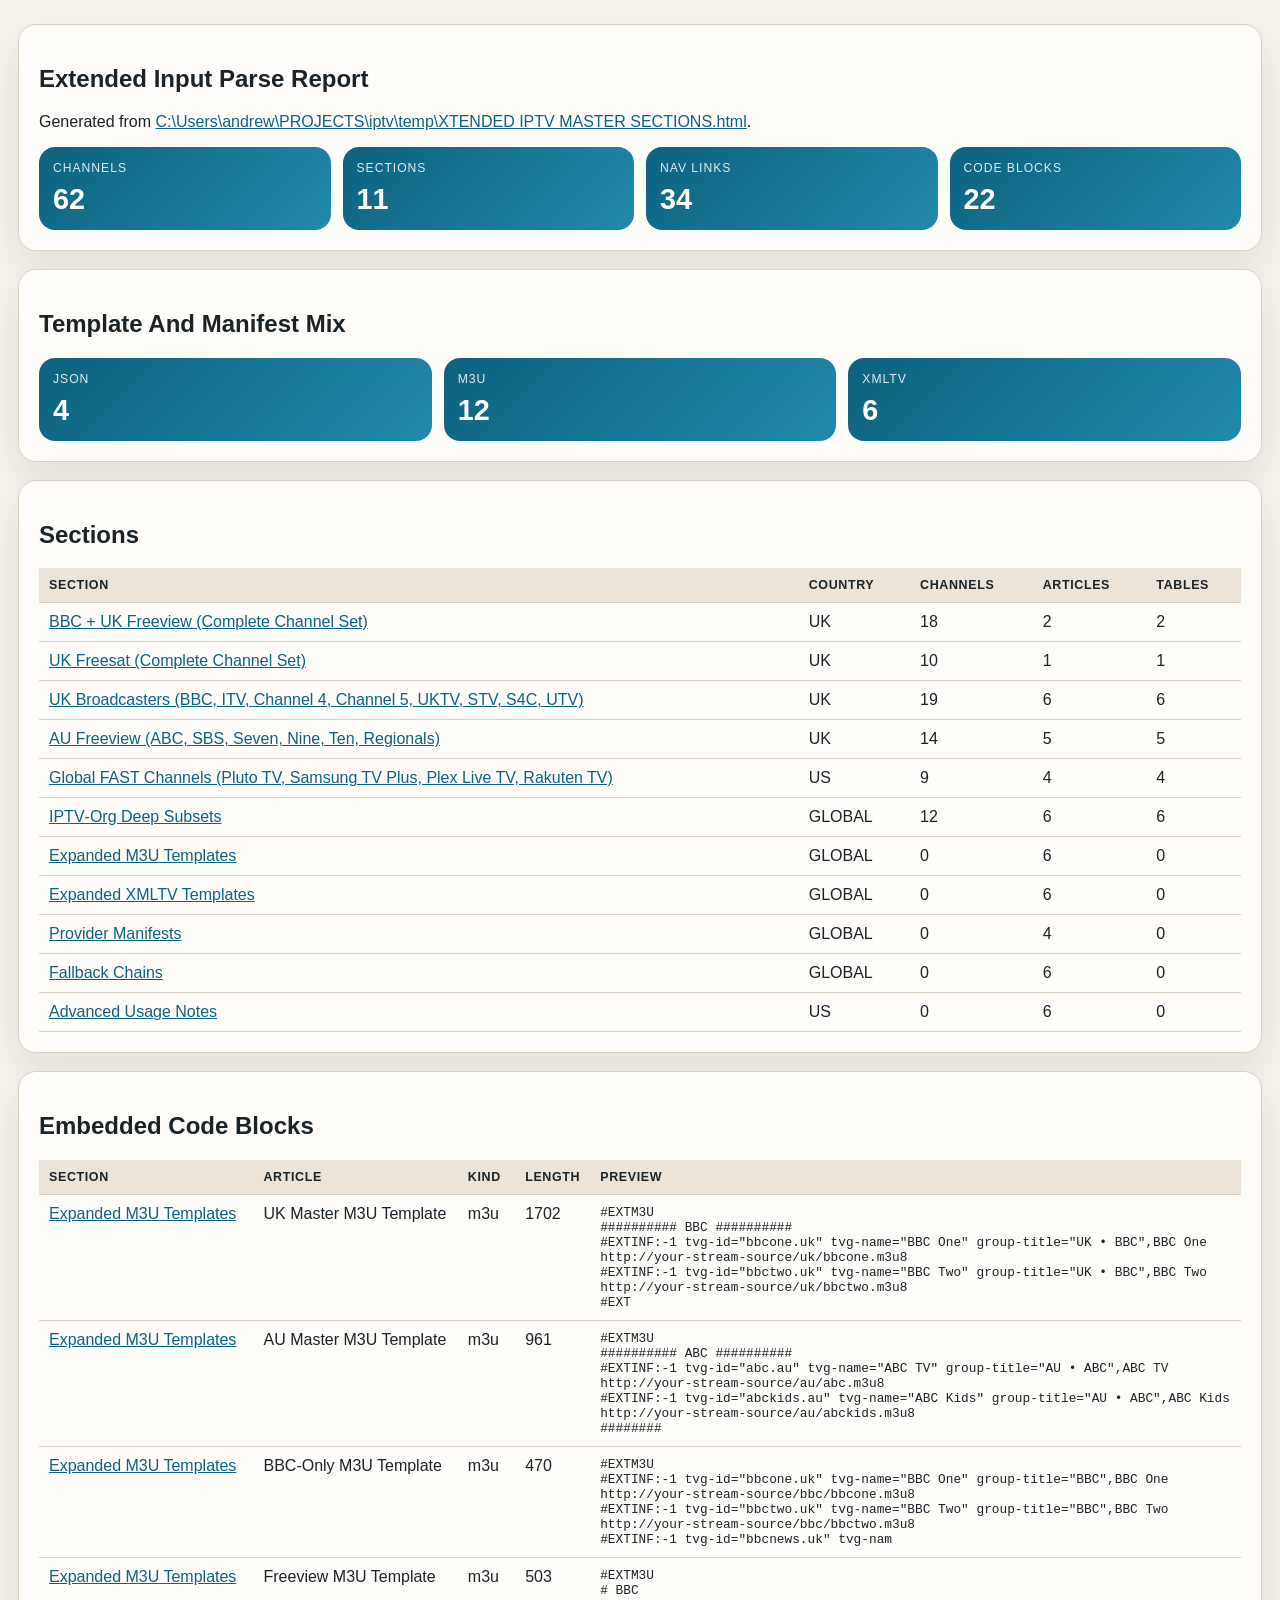
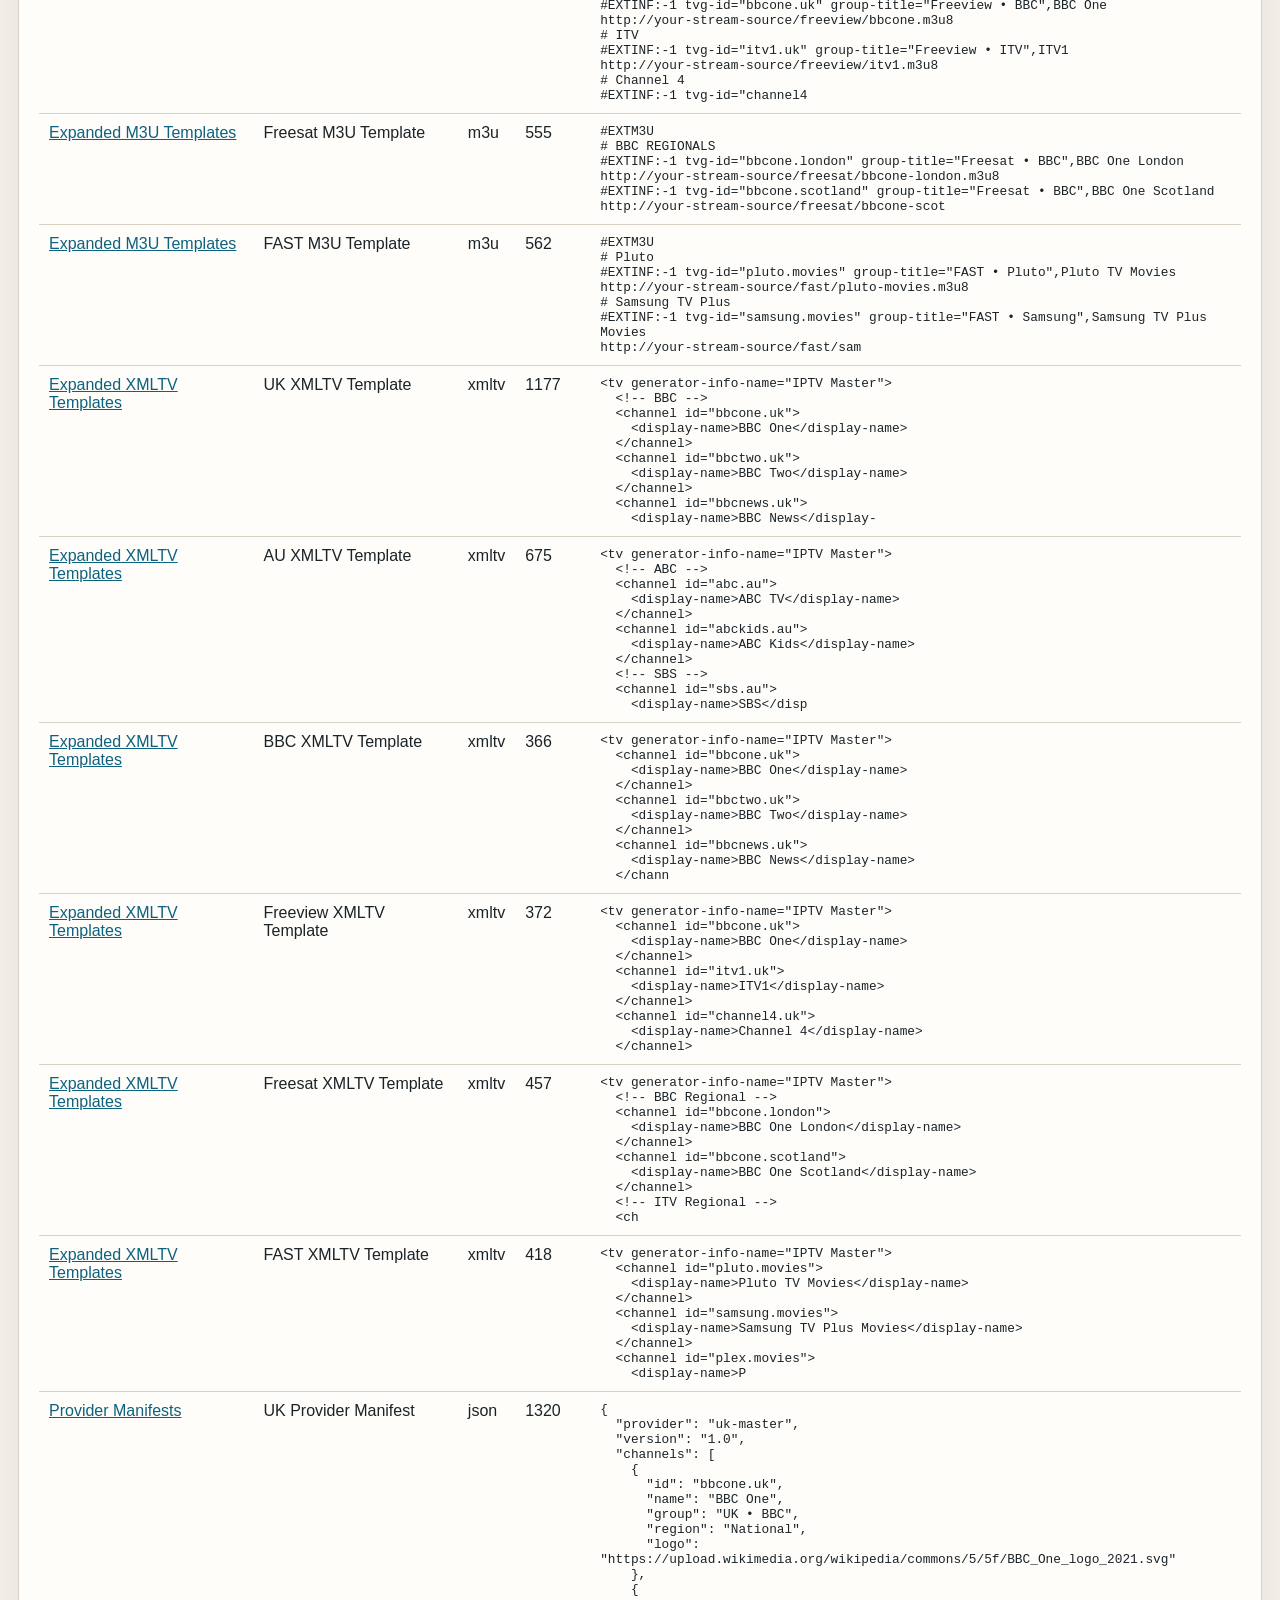
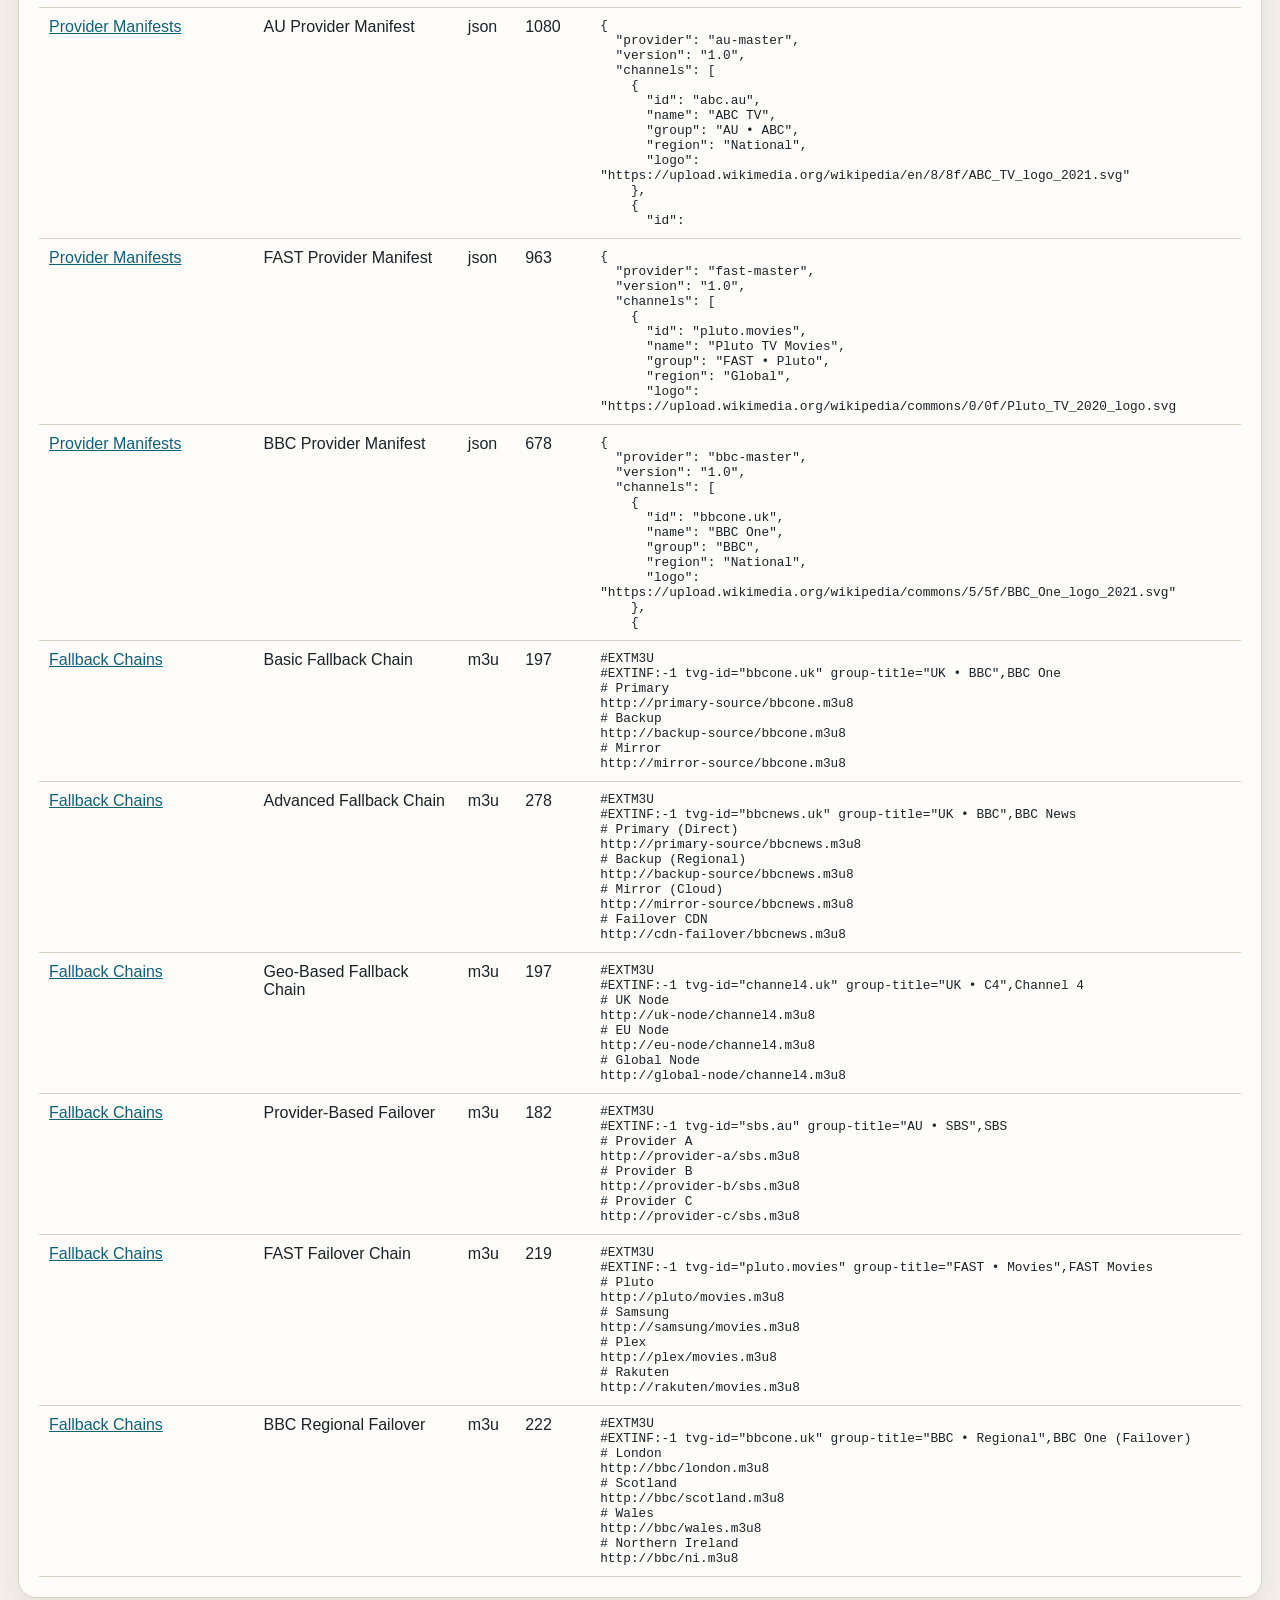
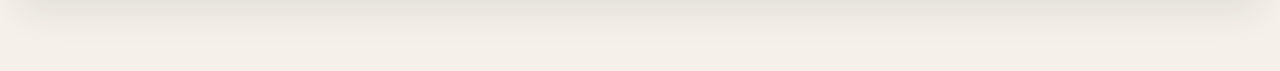
==== IPTV/EXTENDED_INPUT_PARSE_REPORT.html @ 95953459 "Build review outputs from extended input source" ====
<!DOCTYPE html>
<html lang="en">
<head>
  <meta charset="UTF-8">
  <meta name="viewport" content="width=device-width, initial-scale=1.0">
  <title>Extended Input Parse Report</title>
  <style>
    body { margin: 0; font-family: "Segoe UI", Tahoma, sans-serif; background: #f5f1ea; color: #1a2328; }
    .wrap { max-width: 1400px; margin: 0 auto; padding: 24px 18px 40px; }
    .panel { background: #fffdfa; border: 1px solid #d9d1c4; border-radius: 18px; box-shadow: 0 16px 34px rgba(26, 35, 40, 0.08); padding: 20px; margin-bottom: 18px; }
    .grid { display: grid; grid-template-columns: repeat(auto-fit, minmax(180px, 1fr)); gap: 12px; }
    .card { background: linear-gradient(135deg, #0c627f, #2389ab); color: #fff; border-radius: 16px; padding: 14px; }
    .label { font-size: 0.76rem; text-transform: uppercase; letter-spacing: 0.08em; opacity: 0.88; }
    .value { margin-top: 8px; font-size: 1.8rem; font-weight: 700; }
    table { width: 100%; border-collapse: collapse; }
    th, td { text-align: left; padding: 10px; border-bottom: 1px solid #d9d1c4; vertical-align: top; }
    th { background: #ece4d8; font-size: 0.78rem; text-transform: uppercase; letter-spacing: 0.05em; }
    pre { margin: 0; white-space: pre-wrap; word-break: break-word; font-family: Consolas, monospace; font-size: 0.8rem; }
    a { color: #0c627f; }
  </style>
</head>
<body>
  <div class="wrap">
    <section class="panel">
      <h1>Extended Input Parse Report</h1>
      <p>Generated from <a href="file:///C:/Users/andrew/PROJECTS/iptv/temp/XTENDED%20IPTV%20MASTER%20SECTIONS.html">C:\Users\andrew\PROJECTS\iptv\temp\XTENDED IPTV MASTER SECTIONS.html</a>.</p>
      <div class="grid" style="margin-top: 16px;">
        <div class="card"><div class="label">Channels</div><div class="value">62</div></div>
        <div class="card"><div class="label">Sections</div><div class="value">11</div></div>
        <div class="card"><div class="label">Nav Links</div><div class="value">34</div></div>
        <div class="card"><div class="label">Code Blocks</div><div class="value">22</div></div>
      </div>
    </section>
    <section class="panel">
      <h2>Template And Manifest Mix</h2>
      <div class="grid"><div class="card"><div class="label">JSON</div><div class="value">4</div></div>
<div class="card"><div class="label">M3U</div><div class="value">12</div></div>
<div class="card"><div class="label">XMLTV</div><div class="value">6</div></div></div>
    </section>
    <section class="panel">
      <h2>Sections</h2>
      <table>
        <thead><tr><th>Section</th><th>Country</th><th>Channels</th><th>Articles</th><th>Tables</th></tr></thead>
        <tbody><tr><td><a href="file:///C:/Users/andrew/PROJECTS/iptv/temp/XTENDED%20IPTV%20MASTER%20SECTIONS.html#uk-freeview">BBC + UK Freeview (Complete Channel Set)</a></td><td>UK</td><td>18</td><td>2</td><td>2</td></tr>
<tr><td><a href="file:///C:/Users/andrew/PROJECTS/iptv/temp/XTENDED%20IPTV%20MASTER%20SECTIONS.html#uk-freesat">UK Freesat (Complete Channel Set)</a></td><td>UK</td><td>10</td><td>1</td><td>1</td></tr>
<tr><td><a href="file:///C:/Users/andrew/PROJECTS/iptv/temp/XTENDED%20IPTV%20MASTER%20SECTIONS.html#uk-broadcasters">UK Broadcasters (BBC, ITV, Channel 4, Channel 5, UKTV, STV, S4C, UTV)</a></td><td>UK</td><td>19</td><td>6</td><td>6</td></tr>
<tr><td><a href="file:///C:/Users/andrew/PROJECTS/iptv/temp/XTENDED%20IPTV%20MASTER%20SECTIONS.html#au-freeview">AU Freeview (ABC, SBS, Seven, Nine, Ten, Regionals)</a></td><td>UK</td><td>14</td><td>5</td><td>5</td></tr>
<tr><td><a href="file:///C:/Users/andrew/PROJECTS/iptv/temp/XTENDED%20IPTV%20MASTER%20SECTIONS.html#global-fast">Global FAST Channels (Pluto TV, Samsung TV Plus, Plex Live TV, Rakuten TV)</a></td><td>US</td><td>9</td><td>4</td><td>4</td></tr>
<tr><td><a href="file:///C:/Users/andrew/PROJECTS/iptv/temp/XTENDED%20IPTV%20MASTER%20SECTIONS.html#iptv-org-deep">IPTV‑Org Deep Subsets</a></td><td>GLOBAL</td><td>12</td><td>6</td><td>6</td></tr>
<tr><td><a href="file:///C:/Users/andrew/PROJECTS/iptv/temp/XTENDED%20IPTV%20MASTER%20SECTIONS.html#expanded-m3u">Expanded M3U Templates</a></td><td>GLOBAL</td><td>0</td><td>6</td><td>0</td></tr>
<tr><td><a href="file:///C:/Users/andrew/PROJECTS/iptv/temp/XTENDED%20IPTV%20MASTER%20SECTIONS.html#expanded-xmltv">Expanded XMLTV Templates</a></td><td>GLOBAL</td><td>0</td><td>6</td><td>0</td></tr>
<tr><td><a href="file:///C:/Users/andrew/PROJECTS/iptv/temp/XTENDED%20IPTV%20MASTER%20SECTIONS.html#provider-manifests">Provider Manifests</a></td><td>GLOBAL</td><td>0</td><td>4</td><td>0</td></tr>
<tr><td><a href="file:///C:/Users/andrew/PROJECTS/iptv/temp/XTENDED%20IPTV%20MASTER%20SECTIONS.html#fallback-chains">Fallback Chains</a></td><td>GLOBAL</td><td>0</td><td>6</td><td>0</td></tr>
<tr><td><a href="file:///C:/Users/andrew/PROJECTS/iptv/temp/XTENDED%20IPTV%20MASTER%20SECTIONS.html#advanced-usage">Advanced Usage Notes</a></td><td>US</td><td>0</td><td>6</td><td>0</td></tr></tbody>
      </table>
    </section>
    <section class="panel">
      <h2>Embedded Code Blocks</h2>
      <table>
        <thead><tr><th>Section</th><th>Article</th><th>Kind</th><th>Length</th><th>Preview</th></tr></thead>
        <tbody><tr><td><a href="file:///C:/Users/andrew/PROJECTS/iptv/temp/XTENDED%20IPTV%20MASTER%20SECTIONS.html#expanded-m3u">Expanded M3U Templates</a></td><td>UK Master M3U Template</td><td>m3u</td><td>1702</td><td><pre>#EXTM3U
########## BBC ##########
#EXTINF:-1 tvg-id=&quot;bbcone.uk&quot; tvg-name=&quot;BBC One&quot; group-title=&quot;UK • BBC&quot;,BBC One
http://your-stream-source/uk/bbcone.m3u8
#EXTINF:-1 tvg-id=&quot;bbctwo.uk&quot; tvg-name=&quot;BBC Two&quot; group-title=&quot;UK • BBC&quot;,BBC Two
http://your-stream-source/uk/bbctwo.m3u8
#EXT</pre></td></tr>
<tr><td><a href="file:///C:/Users/andrew/PROJECTS/iptv/temp/XTENDED%20IPTV%20MASTER%20SECTIONS.html#expanded-m3u">Expanded M3U Templates</a></td><td>AU Master M3U Template</td><td>m3u</td><td>961</td><td><pre>#EXTM3U
########## ABC ##########
#EXTINF:-1 tvg-id=&quot;abc.au&quot; tvg-name=&quot;ABC TV&quot; group-title=&quot;AU • ABC&quot;,ABC TV
http://your-stream-source/au/abc.m3u8
#EXTINF:-1 tvg-id=&quot;abckids.au&quot; tvg-name=&quot;ABC Kids&quot; group-title=&quot;AU • ABC&quot;,ABC Kids
http://your-stream-source/au/abckids.m3u8
########</pre></td></tr>
<tr><td><a href="file:///C:/Users/andrew/PROJECTS/iptv/temp/XTENDED%20IPTV%20MASTER%20SECTIONS.html#expanded-m3u">Expanded M3U Templates</a></td><td>BBC‑Only M3U Template</td><td>m3u</td><td>470</td><td><pre>#EXTM3U
#EXTINF:-1 tvg-id=&quot;bbcone.uk&quot; tvg-name=&quot;BBC One&quot; group-title=&quot;BBC&quot;,BBC One
http://your-stream-source/bbc/bbcone.m3u8
#EXTINF:-1 tvg-id=&quot;bbctwo.uk&quot; tvg-name=&quot;BBC Two&quot; group-title=&quot;BBC&quot;,BBC Two
http://your-stream-source/bbc/bbctwo.m3u8
#EXTINF:-1 tvg-id=&quot;bbcnews.uk&quot; tvg-nam</pre></td></tr>
<tr><td><a href="file:///C:/Users/andrew/PROJECTS/iptv/temp/XTENDED%20IPTV%20MASTER%20SECTIONS.html#expanded-m3u">Expanded M3U Templates</a></td><td>Freeview M3U Template</td><td>m3u</td><td>503</td><td><pre>#EXTM3U
# BBC
#EXTINF:-1 tvg-id=&quot;bbcone.uk&quot; group-title=&quot;Freeview • BBC&quot;,BBC One
http://your-stream-source/freeview/bbcone.m3u8
# ITV
#EXTINF:-1 tvg-id=&quot;itv1.uk&quot; group-title=&quot;Freeview • ITV&quot;,ITV1
http://your-stream-source/freeview/itv1.m3u8
# Channel 4
#EXTINF:-1 tvg-id=&quot;channel4</pre></td></tr>
<tr><td><a href="file:///C:/Users/andrew/PROJECTS/iptv/temp/XTENDED%20IPTV%20MASTER%20SECTIONS.html#expanded-m3u">Expanded M3U Templates</a></td><td>Freesat M3U Template</td><td>m3u</td><td>555</td><td><pre>#EXTM3U
# BBC REGIONALS
#EXTINF:-1 tvg-id=&quot;bbcone.london&quot; group-title=&quot;Freesat • BBC&quot;,BBC One London
http://your-stream-source/freesat/bbcone-london.m3u8
#EXTINF:-1 tvg-id=&quot;bbcone.scotland&quot; group-title=&quot;Freesat • BBC&quot;,BBC One Scotland
http://your-stream-source/freesat/bbcone-scot</pre></td></tr>
<tr><td><a href="file:///C:/Users/andrew/PROJECTS/iptv/temp/XTENDED%20IPTV%20MASTER%20SECTIONS.html#expanded-m3u">Expanded M3U Templates</a></td><td>FAST M3U Template</td><td>m3u</td><td>562</td><td><pre>#EXTM3U
# Pluto
#EXTINF:-1 tvg-id=&quot;pluto.movies&quot; group-title=&quot;FAST • Pluto&quot;,Pluto TV Movies
http://your-stream-source/fast/pluto-movies.m3u8
# Samsung TV Plus
#EXTINF:-1 tvg-id=&quot;samsung.movies&quot; group-title=&quot;FAST • Samsung&quot;,Samsung TV Plus Movies
http://your-stream-source/fast/sam</pre></td></tr>
<tr><td><a href="file:///C:/Users/andrew/PROJECTS/iptv/temp/XTENDED%20IPTV%20MASTER%20SECTIONS.html#expanded-xmltv">Expanded XMLTV Templates</a></td><td>UK XMLTV Template</td><td>xmltv</td><td>1177</td><td><pre>&lt;tv generator-info-name=&quot;IPTV Master&quot;&gt;
  &lt;!-- BBC --&gt;
  &lt;channel id=&quot;bbcone.uk&quot;&gt;
    &lt;display-name&gt;BBC One&lt;/display-name&gt;
  &lt;/channel&gt;
  &lt;channel id=&quot;bbctwo.uk&quot;&gt;
    &lt;display-name&gt;BBC Two&lt;/display-name&gt;
  &lt;/channel&gt;
  &lt;channel id=&quot;bbcnews.uk&quot;&gt;
    &lt;display-name&gt;BBC News&lt;/display-</pre></td></tr>
<tr><td><a href="file:///C:/Users/andrew/PROJECTS/iptv/temp/XTENDED%20IPTV%20MASTER%20SECTIONS.html#expanded-xmltv">Expanded XMLTV Templates</a></td><td>AU XMLTV Template</td><td>xmltv</td><td>675</td><td><pre>&lt;tv generator-info-name=&quot;IPTV Master&quot;&gt;
  &lt;!-- ABC --&gt;
  &lt;channel id=&quot;abc.au&quot;&gt;
    &lt;display-name&gt;ABC TV&lt;/display-name&gt;
  &lt;/channel&gt;
  &lt;channel id=&quot;abckids.au&quot;&gt;
    &lt;display-name&gt;ABC Kids&lt;/display-name&gt;
  &lt;/channel&gt;
  &lt;!-- SBS --&gt;
  &lt;channel id=&quot;sbs.au&quot;&gt;
    &lt;display-name&gt;SBS&lt;/disp</pre></td></tr>
<tr><td><a href="file:///C:/Users/andrew/PROJECTS/iptv/temp/XTENDED%20IPTV%20MASTER%20SECTIONS.html#expanded-xmltv">Expanded XMLTV Templates</a></td><td>BBC XMLTV Template</td><td>xmltv</td><td>366</td><td><pre>&lt;tv generator-info-name=&quot;IPTV Master&quot;&gt;
  &lt;channel id=&quot;bbcone.uk&quot;&gt;
    &lt;display-name&gt;BBC One&lt;/display-name&gt;
  &lt;/channel&gt;
  &lt;channel id=&quot;bbctwo.uk&quot;&gt;
    &lt;display-name&gt;BBC Two&lt;/display-name&gt;
  &lt;/channel&gt;
  &lt;channel id=&quot;bbcnews.uk&quot;&gt;
    &lt;display-name&gt;BBC News&lt;/display-name&gt;
  &lt;/chann</pre></td></tr>
<tr><td><a href="file:///C:/Users/andrew/PROJECTS/iptv/temp/XTENDED%20IPTV%20MASTER%20SECTIONS.html#expanded-xmltv">Expanded XMLTV Templates</a></td><td>Freeview XMLTV Template</td><td>xmltv</td><td>372</td><td><pre>&lt;tv generator-info-name=&quot;IPTV Master&quot;&gt;
  &lt;channel id=&quot;bbcone.uk&quot;&gt;
    &lt;display-name&gt;BBC One&lt;/display-name&gt;
  &lt;/channel&gt;
  &lt;channel id=&quot;itv1.uk&quot;&gt;
    &lt;display-name&gt;ITV1&lt;/display-name&gt;
  &lt;/channel&gt;
  &lt;channel id=&quot;channel4.uk&quot;&gt;
    &lt;display-name&gt;Channel 4&lt;/display-name&gt;
  &lt;/channel&gt;</pre></td></tr>
<tr><td><a href="file:///C:/Users/andrew/PROJECTS/iptv/temp/XTENDED%20IPTV%20MASTER%20SECTIONS.html#expanded-xmltv">Expanded XMLTV Templates</a></td><td>Freesat XMLTV Template</td><td>xmltv</td><td>457</td><td><pre>&lt;tv generator-info-name=&quot;IPTV Master&quot;&gt;
  &lt;!-- BBC Regional --&gt;
  &lt;channel id=&quot;bbcone.london&quot;&gt;
    &lt;display-name&gt;BBC One London&lt;/display-name&gt;
  &lt;/channel&gt;
  &lt;channel id=&quot;bbcone.scotland&quot;&gt;
    &lt;display-name&gt;BBC One Scotland&lt;/display-name&gt;
  &lt;/channel&gt;
  &lt;!-- ITV Regional --&gt;
  &lt;ch</pre></td></tr>
<tr><td><a href="file:///C:/Users/andrew/PROJECTS/iptv/temp/XTENDED%20IPTV%20MASTER%20SECTIONS.html#expanded-xmltv">Expanded XMLTV Templates</a></td><td>FAST XMLTV Template</td><td>xmltv</td><td>418</td><td><pre>&lt;tv generator-info-name=&quot;IPTV Master&quot;&gt;
  &lt;channel id=&quot;pluto.movies&quot;&gt;
    &lt;display-name&gt;Pluto TV Movies&lt;/display-name&gt;
  &lt;/channel&gt;
  &lt;channel id=&quot;samsung.movies&quot;&gt;
    &lt;display-name&gt;Samsung TV Plus Movies&lt;/display-name&gt;
  &lt;/channel&gt;
  &lt;channel id=&quot;plex.movies&quot;&gt;
    &lt;display-name&gt;P</pre></td></tr>
<tr><td><a href="file:///C:/Users/andrew/PROJECTS/iptv/temp/XTENDED%20IPTV%20MASTER%20SECTIONS.html#provider-manifests">Provider Manifests</a></td><td>UK Provider Manifest</td><td>json</td><td>1320</td><td><pre>{
  &quot;provider&quot;: &quot;uk-master&quot;,
  &quot;version&quot;: &quot;1.0&quot;,
  &quot;channels&quot;: [
    {
      &quot;id&quot;: &quot;bbcone.uk&quot;,
      &quot;name&quot;: &quot;BBC One&quot;,
      &quot;group&quot;: &quot;UK • BBC&quot;,
      &quot;region&quot;: &quot;National&quot;,
      &quot;logo&quot;: &quot;https://upload.wikimedia.org/wikipedia/commons/5/5f/BBC_One_logo_2021.svg&quot;
    },
    {</pre></td></tr>
<tr><td><a href="file:///C:/Users/andrew/PROJECTS/iptv/temp/XTENDED%20IPTV%20MASTER%20SECTIONS.html#provider-manifests">Provider Manifests</a></td><td>AU Provider Manifest</td><td>json</td><td>1080</td><td><pre>{
  &quot;provider&quot;: &quot;au-master&quot;,
  &quot;version&quot;: &quot;1.0&quot;,
  &quot;channels&quot;: [
    {
      &quot;id&quot;: &quot;abc.au&quot;,
      &quot;name&quot;: &quot;ABC TV&quot;,
      &quot;group&quot;: &quot;AU • ABC&quot;,
      &quot;region&quot;: &quot;National&quot;,
      &quot;logo&quot;: &quot;https://upload.wikimedia.org/wikipedia/en/8/8f/ABC_TV_logo_2021.svg&quot;
    },
    {
      &quot;id&quot;:</pre></td></tr>
<tr><td><a href="file:///C:/Users/andrew/PROJECTS/iptv/temp/XTENDED%20IPTV%20MASTER%20SECTIONS.html#provider-manifests">Provider Manifests</a></td><td>FAST Provider Manifest</td><td>json</td><td>963</td><td><pre>{
  &quot;provider&quot;: &quot;fast-master&quot;,
  &quot;version&quot;: &quot;1.0&quot;,
  &quot;channels&quot;: [
    {
      &quot;id&quot;: &quot;pluto.movies&quot;,
      &quot;name&quot;: &quot;Pluto TV Movies&quot;,
      &quot;group&quot;: &quot;FAST • Pluto&quot;,
      &quot;region&quot;: &quot;Global&quot;,
      &quot;logo&quot;: &quot;https://upload.wikimedia.org/wikipedia/commons/0/0f/Pluto_TV_2020_logo.svg</pre></td></tr>
<tr><td><a href="file:///C:/Users/andrew/PROJECTS/iptv/temp/XTENDED%20IPTV%20MASTER%20SECTIONS.html#provider-manifests">Provider Manifests</a></td><td>BBC Provider Manifest</td><td>json</td><td>678</td><td><pre>{
  &quot;provider&quot;: &quot;bbc-master&quot;,
  &quot;version&quot;: &quot;1.0&quot;,
  &quot;channels&quot;: [
    {
      &quot;id&quot;: &quot;bbcone.uk&quot;,
      &quot;name&quot;: &quot;BBC One&quot;,
      &quot;group&quot;: &quot;BBC&quot;,
      &quot;region&quot;: &quot;National&quot;,
      &quot;logo&quot;: &quot;https://upload.wikimedia.org/wikipedia/commons/5/5f/BBC_One_logo_2021.svg&quot;
    },
    {</pre></td></tr>
<tr><td><a href="file:///C:/Users/andrew/PROJECTS/iptv/temp/XTENDED%20IPTV%20MASTER%20SECTIONS.html#fallback-chains">Fallback Chains</a></td><td>Basic Fallback Chain</td><td>m3u</td><td>197</td><td><pre>#EXTM3U
#EXTINF:-1 tvg-id=&quot;bbcone.uk&quot; group-title=&quot;UK • BBC&quot;,BBC One
# Primary
http://primary-source/bbcone.m3u8
# Backup
http://backup-source/bbcone.m3u8
# Mirror
http://mirror-source/bbcone.m3u8</pre></td></tr>
<tr><td><a href="file:///C:/Users/andrew/PROJECTS/iptv/temp/XTENDED%20IPTV%20MASTER%20SECTIONS.html#fallback-chains">Fallback Chains</a></td><td>Advanced Fallback Chain</td><td>m3u</td><td>278</td><td><pre>#EXTM3U
#EXTINF:-1 tvg-id=&quot;bbcnews.uk&quot; group-title=&quot;UK • BBC&quot;,BBC News
# Primary (Direct)
http://primary-source/bbcnews.m3u8
# Backup (Regional)
http://backup-source/bbcnews.m3u8
# Mirror (Cloud)
http://mirror-source/bbcnews.m3u8
# Failover CDN
http://cdn-failover/bbcnews.m3u8</pre></td></tr>
<tr><td><a href="file:///C:/Users/andrew/PROJECTS/iptv/temp/XTENDED%20IPTV%20MASTER%20SECTIONS.html#fallback-chains">Fallback Chains</a></td><td>Geo‑Based Fallback Chain</td><td>m3u</td><td>197</td><td><pre>#EXTM3U
#EXTINF:-1 tvg-id=&quot;channel4.uk&quot; group-title=&quot;UK • C4&quot;,Channel 4
# UK Node
http://uk-node/channel4.m3u8
# EU Node
http://eu-node/channel4.m3u8
# Global Node
http://global-node/channel4.m3u8</pre></td></tr>
<tr><td><a href="file:///C:/Users/andrew/PROJECTS/iptv/temp/XTENDED%20IPTV%20MASTER%20SECTIONS.html#fallback-chains">Fallback Chains</a></td><td>Provider‑Based Failover</td><td>m3u</td><td>182</td><td><pre>#EXTM3U
#EXTINF:-1 tvg-id=&quot;sbs.au&quot; group-title=&quot;AU • SBS&quot;,SBS
# Provider A
http://provider-a/sbs.m3u8
# Provider B
http://provider-b/sbs.m3u8
# Provider C
http://provider-c/sbs.m3u8</pre></td></tr>
<tr><td><a href="file:///C:/Users/andrew/PROJECTS/iptv/temp/XTENDED%20IPTV%20MASTER%20SECTIONS.html#fallback-chains">Fallback Chains</a></td><td>FAST Failover Chain</td><td>m3u</td><td>219</td><td><pre>#EXTM3U
#EXTINF:-1 tvg-id=&quot;pluto.movies&quot; group-title=&quot;FAST • Movies&quot;,FAST Movies
# Pluto
http://pluto/movies.m3u8
# Samsung
http://samsung/movies.m3u8
# Plex
http://plex/movies.m3u8
# Rakuten
http://rakuten/movies.m3u8</pre></td></tr>
<tr><td><a href="file:///C:/Users/andrew/PROJECTS/iptv/temp/XTENDED%20IPTV%20MASTER%20SECTIONS.html#fallback-chains">Fallback Chains</a></td><td>BBC Regional Failover</td><td>m3u</td><td>222</td><td><pre>#EXTM3U
#EXTINF:-1 tvg-id=&quot;bbcone.uk&quot; group-title=&quot;BBC • Regional&quot;,BBC One (Failover)
# London
http://bbc/london.m3u8
# Scotland
http://bbc/scotland.m3u8
# Wales
http://bbc/wales.m3u8
# Northern Ireland
http://bbc/ni.m3u8</pre></td></tr></tbody>
      </table>
    </section>
  </div>
</body>
</html>
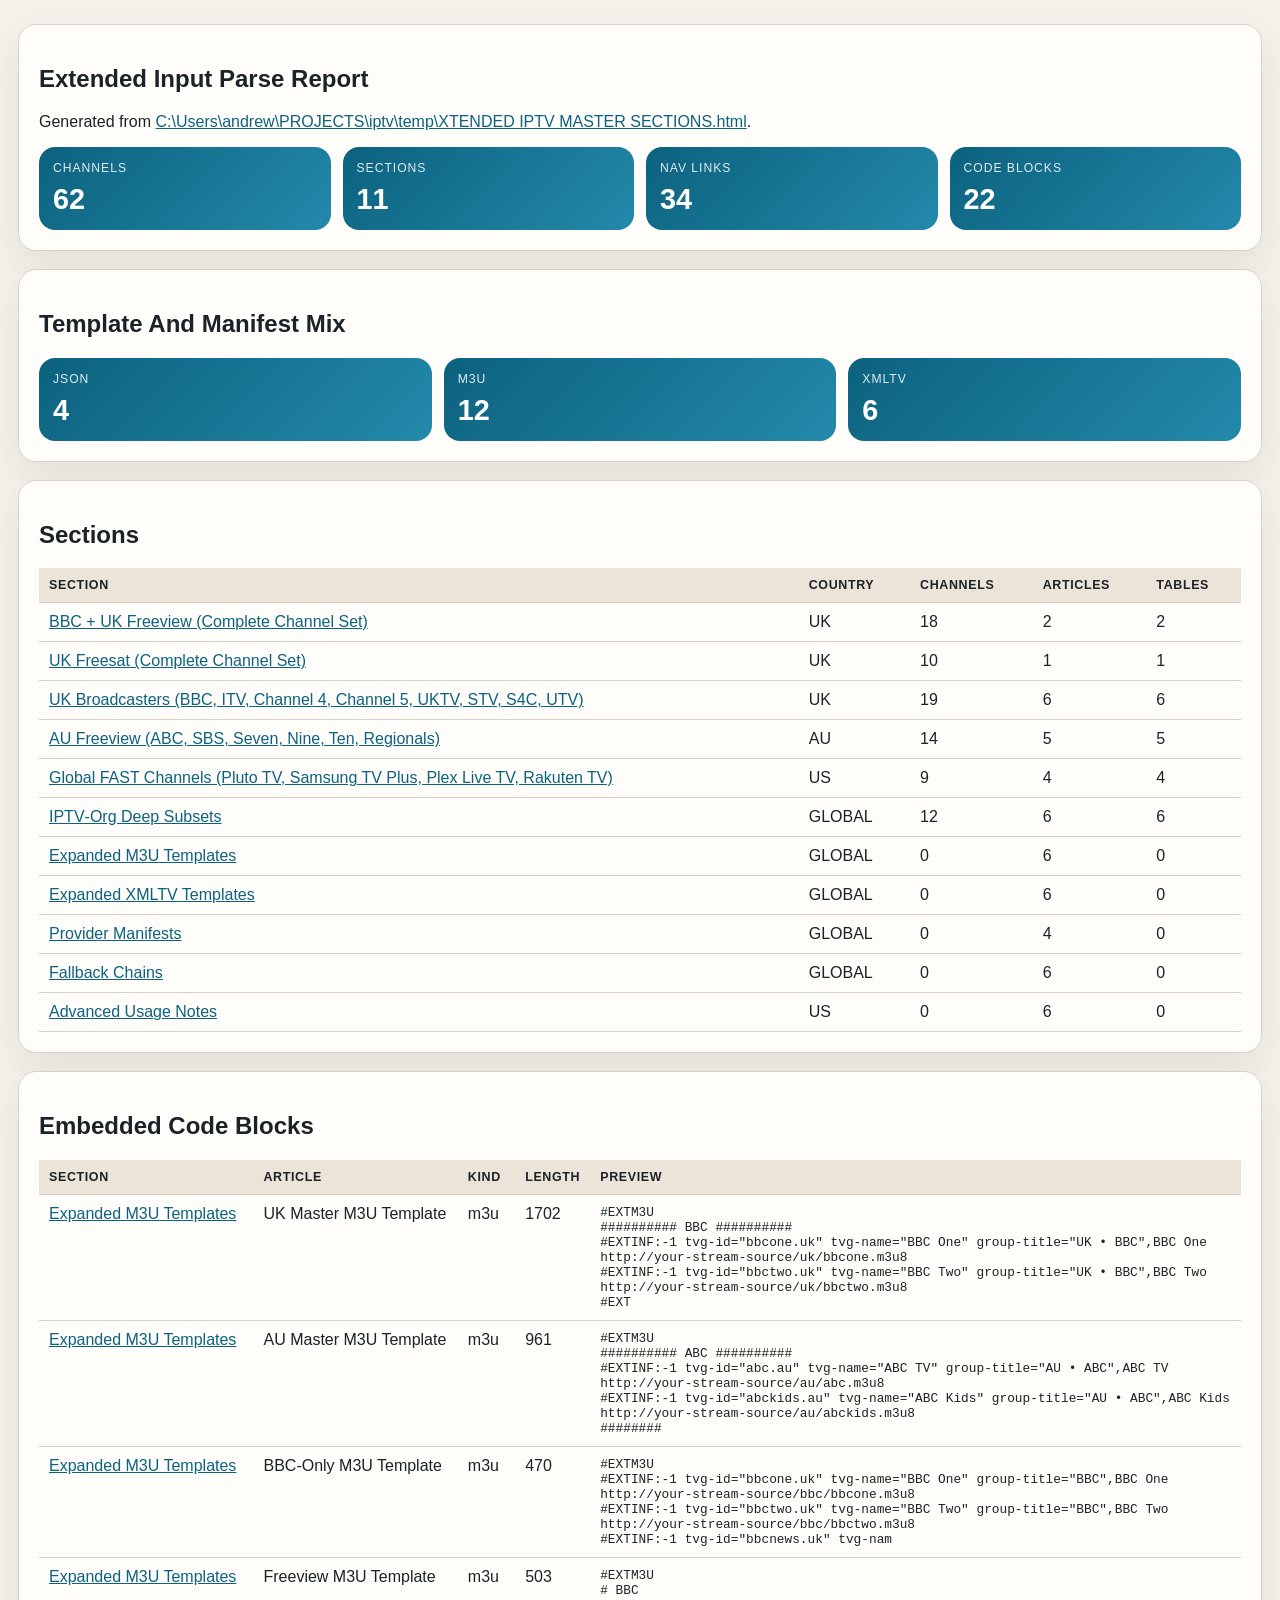
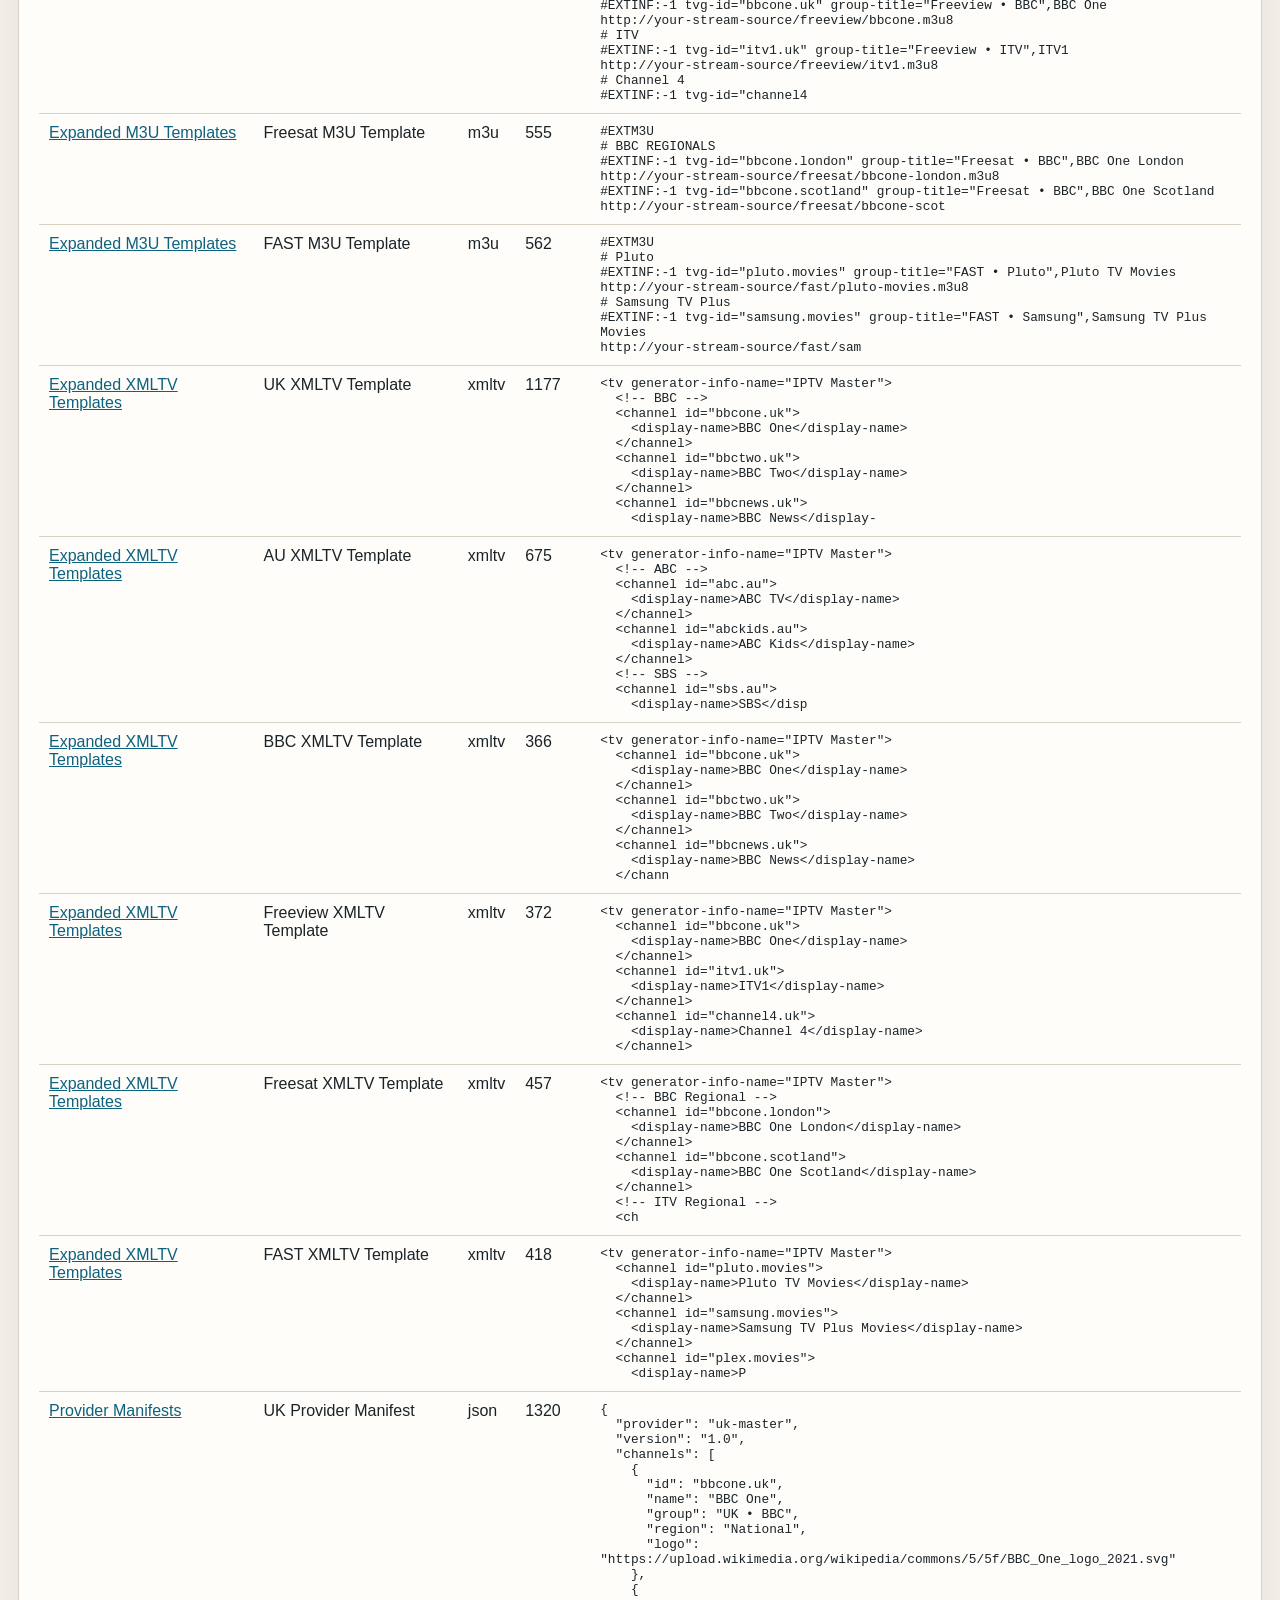
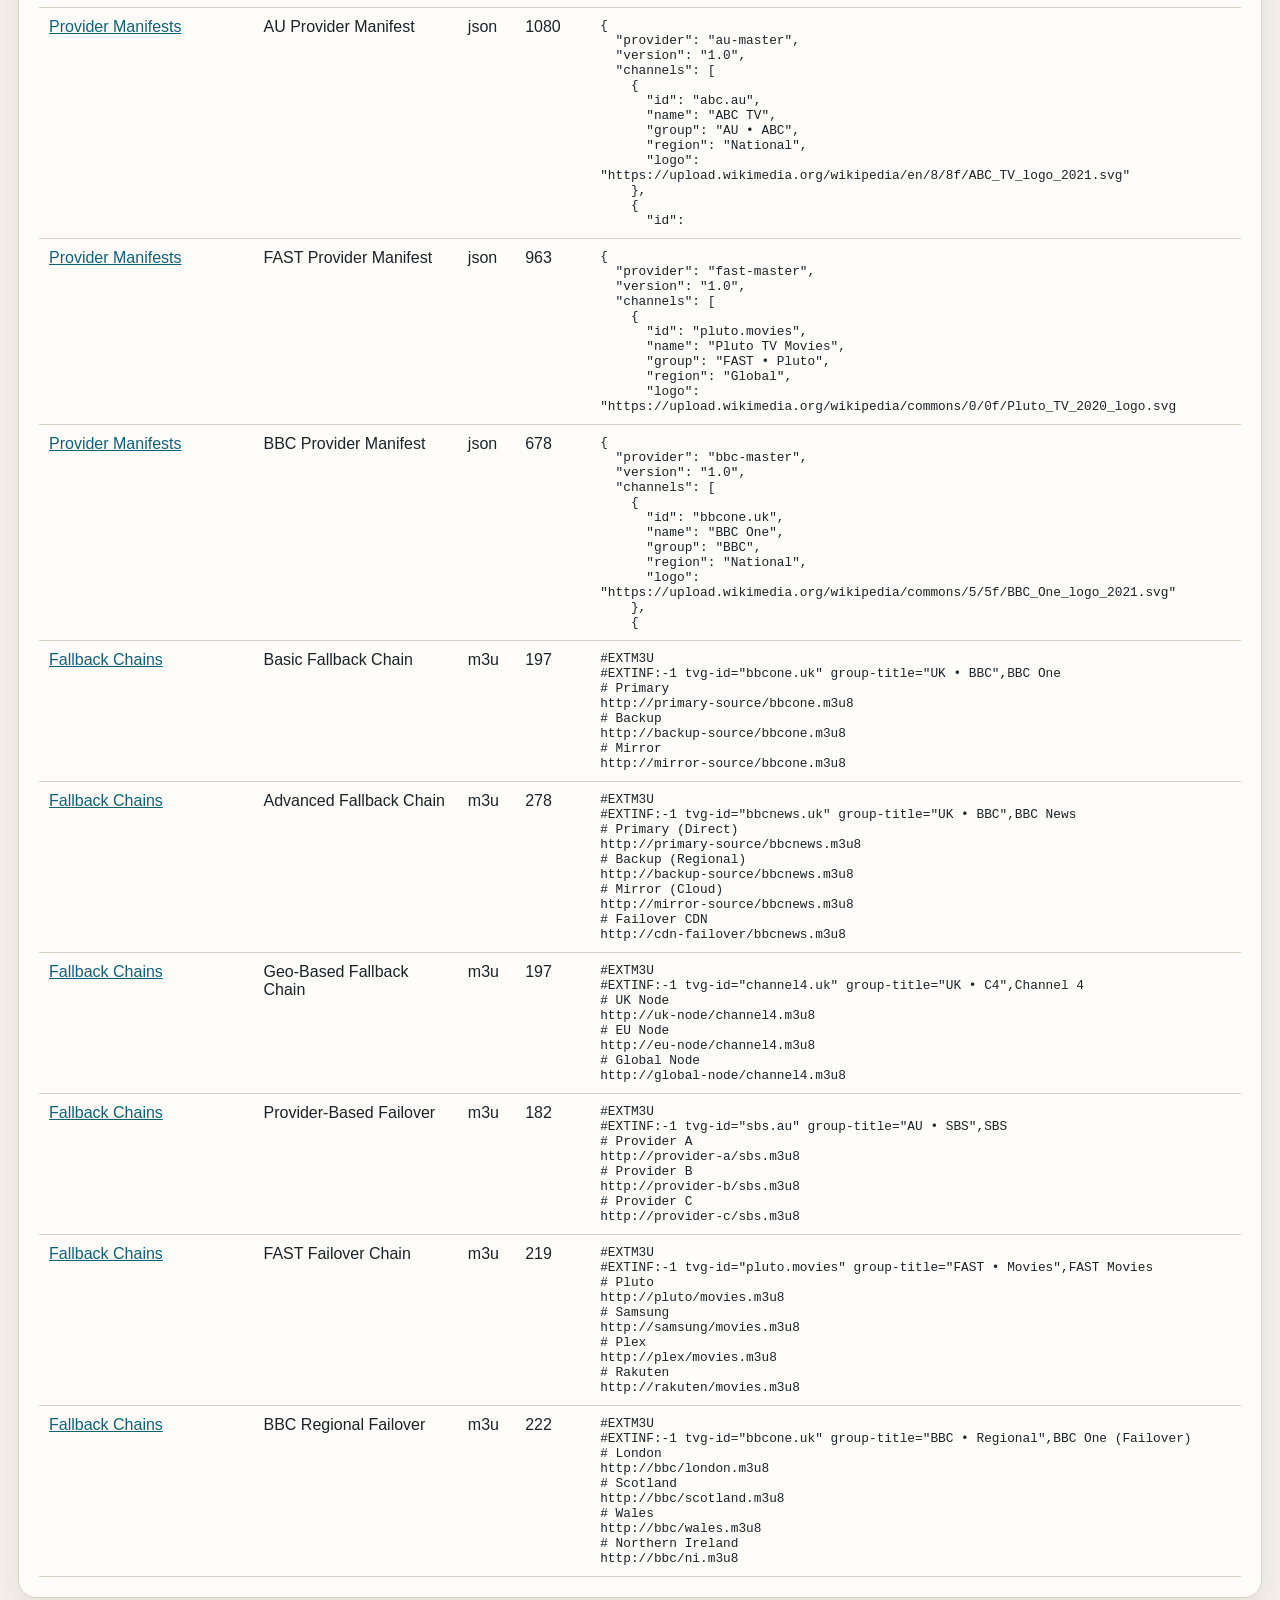
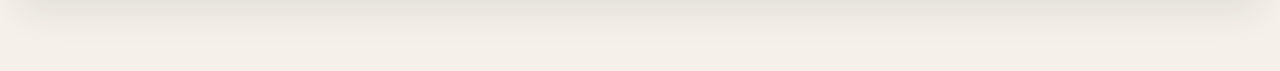
==== commit 1fee224c: "Add country scope output generator" ====
--- a/IPTV/EXTENDED_INPUT_PARSE_REPORT.html
+++ b/IPTV/EXTENDED_INPUT_PARSE_REPORT.html
@@ -44,7 +44,7 @@
         <tbody><tr><td><a href="file:///C:/Users/andrew/PROJECTS/iptv/temp/XTENDED%20IPTV%20MASTER%20SECTIONS.html#uk-freeview">BBC + UK Freeview (Complete Channel Set)</a></td><td>UK</td><td>18</td><td>2</td><td>2</td></tr>
 <tr><td><a href="file:///C:/Users/andrew/PROJECTS/iptv/temp/XTENDED%20IPTV%20MASTER%20SECTIONS.html#uk-freesat">UK Freesat (Complete Channel Set)</a></td><td>UK</td><td>10</td><td>1</td><td>1</td></tr>
 <tr><td><a href="file:///C:/Users/andrew/PROJECTS/iptv/temp/XTENDED%20IPTV%20MASTER%20SECTIONS.html#uk-broadcasters">UK Broadcasters (BBC, ITV, Channel 4, Channel 5, UKTV, STV, S4C, UTV)</a></td><td>UK</td><td>19</td><td>6</td><td>6</td></tr>
-<tr><td><a href="file:///C:/Users/andrew/PROJECTS/iptv/temp/XTENDED%20IPTV%20MASTER%20SECTIONS.html#au-freeview">AU Freeview (ABC, SBS, Seven, Nine, Ten, Regionals)</a></td><td>UK</td><td>14</td><td>5</td><td>5</td></tr>
+<tr><td><a href="file:///C:/Users/andrew/PROJECTS/iptv/temp/XTENDED%20IPTV%20MASTER%20SECTIONS.html#au-freeview">AU Freeview (ABC, SBS, Seven, Nine, Ten, Regionals)</a></td><td>AU</td><td>14</td><td>5</td><td>5</td></tr>
 <tr><td><a href="file:///C:/Users/andrew/PROJECTS/iptv/temp/XTENDED%20IPTV%20MASTER%20SECTIONS.html#global-fast">Global FAST Channels (Pluto TV, Samsung TV Plus, Plex Live TV, Rakuten TV)</a></td><td>US</td><td>9</td><td>4</td><td>4</td></tr>
 <tr><td><a href="file:///C:/Users/andrew/PROJECTS/iptv/temp/XTENDED%20IPTV%20MASTER%20SECTIONS.html#iptv-org-deep">IPTV‑Org Deep Subsets</a></td><td>GLOBAL</td><td>12</td><td>6</td><td>6</td></tr>
 <tr><td><a href="file:///C:/Users/andrew/PROJECTS/iptv/temp/XTENDED%20IPTV%20MASTER%20SECTIONS.html#expanded-m3u">Expanded M3U Templates</a></td><td>GLOBAL</td><td>0</td><td>6</td><td>0</td></tr>
